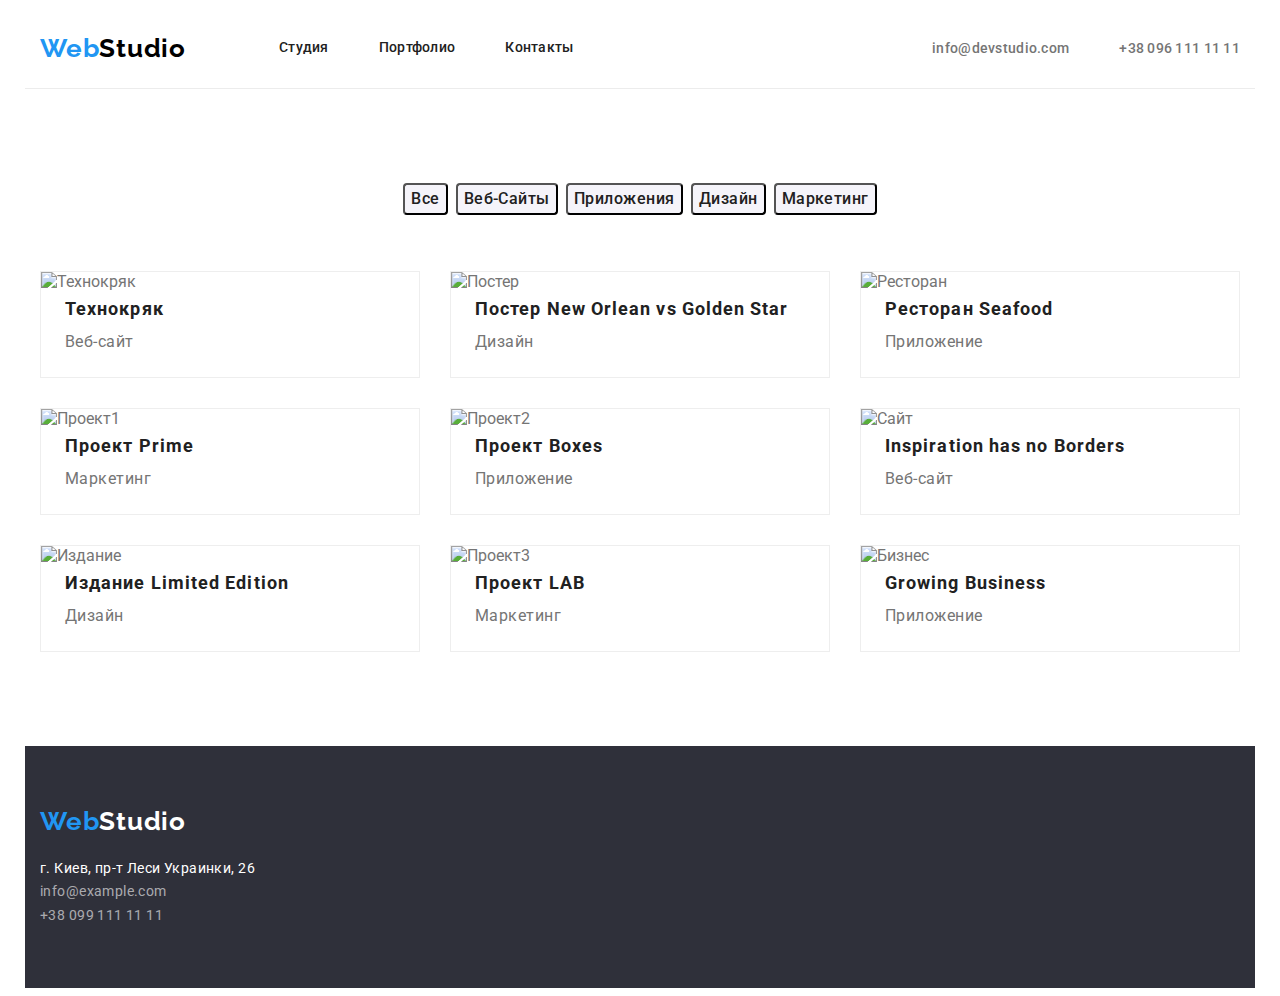
==== portfolio.html @ 62a4abcd "ninja-way" ====
<!DOCTYPE html>
<html lang="ru">
<head>
    <meta charset="UTF-8">
    <meta http-equiv="X-UA-Compatible" content="IE=edge">
    <meta name="viewport" content="width=device-width, initial-scale=1.0">
    <title>Portfolio</title>
        <link rel="preconnect" href="https://fonts.googleapis.com">
        <link rel="preconnect" href="https://fonts.gstatic.com" crossorigin>
        <link href="https://fonts.googleapis.com/css2?family=Raleway:wght@700&family=Roboto:wght@400;500;700;900&display=swap"
            rel="stylesheet">
        <link rel="stylesheet" href="./css/styles.css">
</head>
<body>
<header>
    <div class="container header-container">
        <nav class="header-nav">
            <a class="link header-logo header-logo-first-part" href="./" lang="en">Web<span
                    class="header-logo-second-part">Studio</span></a>

            <ul class="list header-list">
                <li class="header-item">
                    <a class="link header-link" href="./">Студия</a>
                </li>
                <li class="header-item">
                    <a class="link header-link" href="./portfolio.html">Портфолио</a>
                </li>
                <li class="header-item">
                    <a class="link header-link" href="">Контакты</a>
                </li>
            </ul>
        </nav>
        <ul class="list header-contacts">
            <li class="header-contacts-item">
                <a class="link header-contacts-link" href="mailto:info@devstudio.com">info@devstudio.com</a>
            </li>
            <li class="header-contacts-item">
                <a class="link header-contacts-link" href="tel:+380961111111">+38 096 111 11 11</a>
            </li>
        </ul>
    </div>
</header>
<main>
    <section class="section">
        <div class="container">
<ul class="list filter">
    <li class="filter-item">
     <button class="filter-button" type="button">Все</button>
    </li>
    <li class="filter-item">
        <button class="filter-button" type="button">Веб-Сайты</button>
    </li>
    <li class="filter-item">
        <button class="filter-button" type="button">Приложения</button>
    </li>
    <li class="filter-item">
        <button class="filter-button" type="button">Дизайн</button>
    </li>
    <li class="filter-item">
        <button class="filter-button" type="button">Маркетинг</button>
    </li>
</ul>
        
<ul class="list example-list">
    <li class="example-item">
        <img class="example-picture" src="./images/techno.jpg" width="400" alt="Технокряк">
        <h3 class="example-title">Технокряк</h3>
        <p class="example-after-title">Веб-сайт</p>
    </li>

    <li class="example-item">
        <img class="example-picture" src="./images/poster.jpg" width="400" alt="Постер">
        <h3 class="example-title">Постер <span lang="en">New Orlean vs Golden Star</span></h3>
        <p class="example-after-title">Дизайн</p>
    </li>

    <li class="example-item">
        <img class="example-picture" src="./images/restaurant.jpg" width="400" alt="Ресторан">
        <h3 class="example-title">Ресторан <span lang="en">Seafood</span></h3>
        <p class="example-after-title">Приложение</p>
    </li>

    <li class="example-item">
        <img class="example-picture" src="./images/headphones.jpg" width="400" alt="Проект1">
        <h3 class="example-title">Проект <span lang="en">Prime</span></h3>
        <p class="example-after-title">Маркетинг</p>
    </li>

    <li class="example-item">
        <img class="example-picture" src="./images/boxes.jpg" width="400" alt="Проект2">
        <h3 class="example-title">Проект <span lang="en">Boxes</span></h3>
        <p class="example-after-title">Приложение</p>
    </li>

    <li class="example-item">
        <img class="example-picture" src="./images/inspiration.jpg" width="400" alt="Сайт">
        <h3 class="example-title" lang="en">Inspiration has no Borders</h3>
        <p class="example-after-title">Веб-сайт</p>
    </li>

    <li class="example-item">
        <img class="example-picture" src="./images/publication.jpg" width="400" alt="Издание">
        <h3 class="example-title">Издание <span lang="en">Limited Edition</span></h3>
        <p class="example-after-title">Дизайн</p>
    </li>

    <li class="example-item">
        <img class="example-picture" src="./images/project.jpg" width="400" alt="Проект3">
        <h3 class="example-title">Проект <span lang="en">LAB</span></h3>
        <p class="example-after-title">Маркетинг</p>
    </li>

    <li class="example-item">
        <img class="example-picture" src="./images/business.jpg" width="400" alt="Бизнес">
        <h3 class="example-title" lang="en">Growing Business</h3>
        <p class="example-after-title">Приложение</p>
    </li>
</ul>
        </div>
</section>

</main>


<footer>
    <div class="container footer-container">
        <a class="link footer-logo-first-part" href="/" lang="en">Web<span
                class="footer-logo-second-part">Studio</span></a>
        <address>
            <ul class="list footer-list">
                <li class="footer-item">
                    <a class="link footer-address" href="https://goo.gl/maps/tLhUMKj88m91QNxx6" target="_blank"
                        rel="noopener noreferrer">г. Киев, пр-т Леси Украинки, 26</a>

                </li>
                <li class="footer-item">
                    <a class="link footer-link" href="mailto:info@example.com">info@example.com</a>
                </li>
                <li class="footer-item">
                    <a class="link footer-link" href="tel:+380991111111"> +38 099 111 11 11</a>
                </li>
            </ul>
        </address>
    </div>
</footer>

</body>
</html>
---- css/styles.css ----
:root {
  --main-title-color: #ffffff;
  --logo-first-part-color: #2196f3;
  --logo-second-part-color: #000000;
  --second-title-color: #212121;
  --main-text-color: #757575;
  --second-text-color: #ffffff;
  --accent-color: #2196f3;
  --main-btn-color: #2196f3;
  --header-text-color: #212121;
  --hero-bord: #2f303a;
  --portfolio-button-background-color: #f5f4fa;
}
/* ----------------HEADER-------------------- */
body {
  font-family: "Roboto", sans-serif;
  color: var(--main-text-color);
}
p,
h1,
h2,
h3,
h4,
h5,
h6 {
  margin: 0;
}
ul {
  margin: 0;
  padding: 0;
}

img {
  display: block;
  max-width: 100%;
  height: auto;
}

.section {
  padding-top: 94px;
  padding-bottom: 94px;
}

.container {
  width: 1200px;
  padding-left: 15px;
  padding-right: 15px;
  margin: 0 auto;
}

.list {
  list-style: none;
}
.link {
  text-decoration: none;
}

.header-container {
  max-width: 1200px;
  display: flex;
  border-bottom: 1px solid #ececec;
}

.header-nav {
  display: flex;
  align-items: center;
}

.header-logo {
  margin-right: 93px;
}

.header-logo-first-part {
  font-family: Raleway;
  font-weight: bold;
  font-size: 26px;
  line-height: 1.19;
  letter-spacing: 0.03em;
  color: var(--logo-first-part-color);
}
.header-logo-second-part {
  font-family: Raleway;
  font-weight: bold;
  font-size: 26px;
  line-height: 1.19;
  letter-spacing: 0.03em;
  color: var(--logo-second-part-color);
}

.header-list {
  display: flex;
}

.header-item:not(:last-child) {
  margin-right: 50px;
}

.header-link {
  font-weight: 500;
  font-size: 14px;
  line-height: 1.14;
  letter-spacing: 0.02em;
  color: var(--header-text-color);
  display: block;
  padding-top: 32px;
  padding-bottom: 32px;
}

.header-link:hover,
.headre-link:focus {
  color: var(--accent-color);
}
.header-contacts {
  margin-left: auto;
  align-items: center;
  display: flex;
}

.header-contacts-item:not(:last-child) {
  margin-right: 50px;
}
.header-contacts-link {
  font-weight: 500;
  font-size: 14px;
  line-height: 1.14;
  letter-spacing: 0.02em;
  color: var(--main-text-color);
}
.header-contacts-link:hover,
.header-contacts-link:focus {
  color: var(--accent-color);
}

/* ---------------------------HERO------------------------------*/

.hero {
  justify-content: center;
  text-align: center;
}

.hero-container {
  padding-top: 200px;
  padding-bottom: 200px;
  max-width: 1200px;
  background-color: var(--hero-bord);
}
.hero-title {
  font-weight: 900;
  font-size: 44px;
  line-height: 1.36;
  text-align: center;
  letter-spacing: 0.06em;
  color: var(--main-title-color);
  background-color: var(--hero-bord);
  max-width: 60%;
  margin: 0 auto;
}

.hero-button {
  font-family: Roboto;
  font-weight: bold;
  font-size: 16px;
  line-height: 1.87;
  display: flex;
  letter-spacing: 0.06em;
  color: var(--second-text-color);
  background-color: var(--accent-color);
  margin: 0 auto;
  display: block;
  min-width: 200px;
  min-height: 50px;
  box-shadow: 0px 4px 4px rgba(0, 0, 0, 0.15);
  border-radius: 4px;
}

/*-------------------------------ABOUT US---------------------------*/

.advantages-list {
  display: flex;
}

.advantages-item {
  flex-basis: calc((100% - 4 * 30px) / 4);
  margin-left: 30px;
  max-width: 270px;
}
.advantages-title {
  font-weight: 700;
  font-size: 14px;
  line-height: 1.71;
  letter-spacing: 0.03em;
  color: var(--second-title-color);
  text-transform: uppercase;
}

.advantages-after-title {
  font-size: 14px;
  line-height: 1.71;
  letter-spacing: 0.03em;
  margin-bottom: -94px;
}

.specialization-title {
  font-weight: bold;
  font-size: 36px;
  line-height: 42px;
  text-align: center;
  letter-spacing: 0.03em;
  color: var(--second-title-color);
  padding-bottom: 50px;
}

.specialization-list {
  display: flex;
  justify-content: center;
}

.specialization-item {
  text-align: center;
}
.specialization-item:not(:last-child) {
  margin-right: 30px;
}
.team {
  background-color: var(--portfolio-button-background-color);
}
.team-title {
  font-weight: bold;
  font-size: 36px;
  line-height: 42px;
  text-align: center;
  letter-spacing: 0.03em;
  color: var(--second-title-color);
  margin-bottom: 50px;
}
.team-list {
  display: flex;
  margin-left: -30px;
}

.team-item {
  background-color: #ffffff;
  box-shadow: 0px 1px 3px rgba(0, 0, 0, 0.12), 0px 1px 1px rgba(0, 0, 0, 0.14),
    0px 2px 1px rgba(0, 0, 0, 0.2);
  border-radius: 0px 0px 4px 4px;
}

.team-item {
  flex-basis: calc((100 - 4 * 30px) / 4);
  margin-left: 30px;
}
.team-pic {
  padding-bottom: 30px;
}
.team-name {
  font-weight: 500;
  font-size: 16px;
  line-height: 1.19;
  text-align: center;
  letter-spacing: 0.03em;
  color: var(--second-title-color);
  padding-bottom: 10px;
}

.team-job {
  font-size: 16px;
  line-height: 1.19;
  text-align: center;
  letter-spacing: 0.03em;
  padding-bottom: 30px;
}

/*------------------------------FOOTER---------------------------*/

.footer-container {
  background-color: var(--hero-bord);
  padding-top: 60px;
  padding-bottom: 60px;
  align-items: center;
}

.footer-list {
  margin-top: 20px;
}
.footer-logo-first-part {
  font-family: Raleway;
  font-weight: bold;
  font-size: 26px;
  line-height: 1.19;
  letter-spacing: 0.03em;
  color: #2196f3;
  background-color: var(--hero-bord);
}

.footer-logo-second-part {
  font-family: Raleway;
  font-weight: bold;
  font-size: 26px;
  line-height: 1.19;
  letter-spacing: 0.03em;
  color: var(--main-title-color);
  background-color: var(--hero-bord);
}

.footer-address {
  font-family: Roboto;
  font-style: normal;
  font-size: 14px;
  line-height: 1.71;
  letter-spacing: 0.03em;
  color: var(--main-title-color);
  background-color: var(--hero-bord);
}

.footer-link {
  font-family: Roboto;
  font-style: normal;
  font-size: 14px;
  line-height: 1.71;
  letter-spacing: 0.03em;
  color: rgba(255, 255, 255, 0.6);
  background-color: var(--hero-bord);
}

/*----------------------------------PORTFOLIO-----------------------------------*/
.filter {
  display: flex;
  justify-content: center;
}

.filter-item:not(:last-child) {
  margin-right: 8px;
}

.filter-button {
  font-family: Roboto;
  font-weight: 500;
  font-size: 16px;
  line-height: 1.62;
  text-align: center;
  letter-spacing: 0.03em;
  color: var(--second-title-color);
  background-color: var(--portfolio-button-background-color);
  border-radius: 4px;
  margin-bottom: 56px;
}

.example-list {
  display: flex;
  flex-wrap: wrap;
}
.example-item {
  margin-right: 30px;
  margin-bottom: 30px;
  max-width: 380px;
  border: 1px solid #eeeeee;
  box-sizing: border-box;
}

.example-item:nth-child(3n) {
  margin-right: 0;
}
.example-item:nth-last-child(-n + 3) {
  margin-bottom: 0;
}

.filter-button:hover,
.filter-button:focus {
  color: var(--second-text-color);
  background-color: var(--accent-color);
  box-shadow: 0px 3px 1px rgba(0, 0, 0, 0.1), 0px 1px 2px rgba(0, 0, 0, 0.08),
    0px 2px 2px rgba(0, 0, 0, 0.12);
}

.example-title {
  font-weight: bold;
  font-size: 18px;
  line-height: 2;
  letter-spacing: 0.06em;
  color: var(--second-title-color);
  margin-left: 24px;
}

.example-after-title {
  font-weight: normal;
  font-size: 16px;
  line-height: 1.87;
  letter-spacing: 0.03em;
  margin-left: 24px;
  margin-bottom: 20px;
}
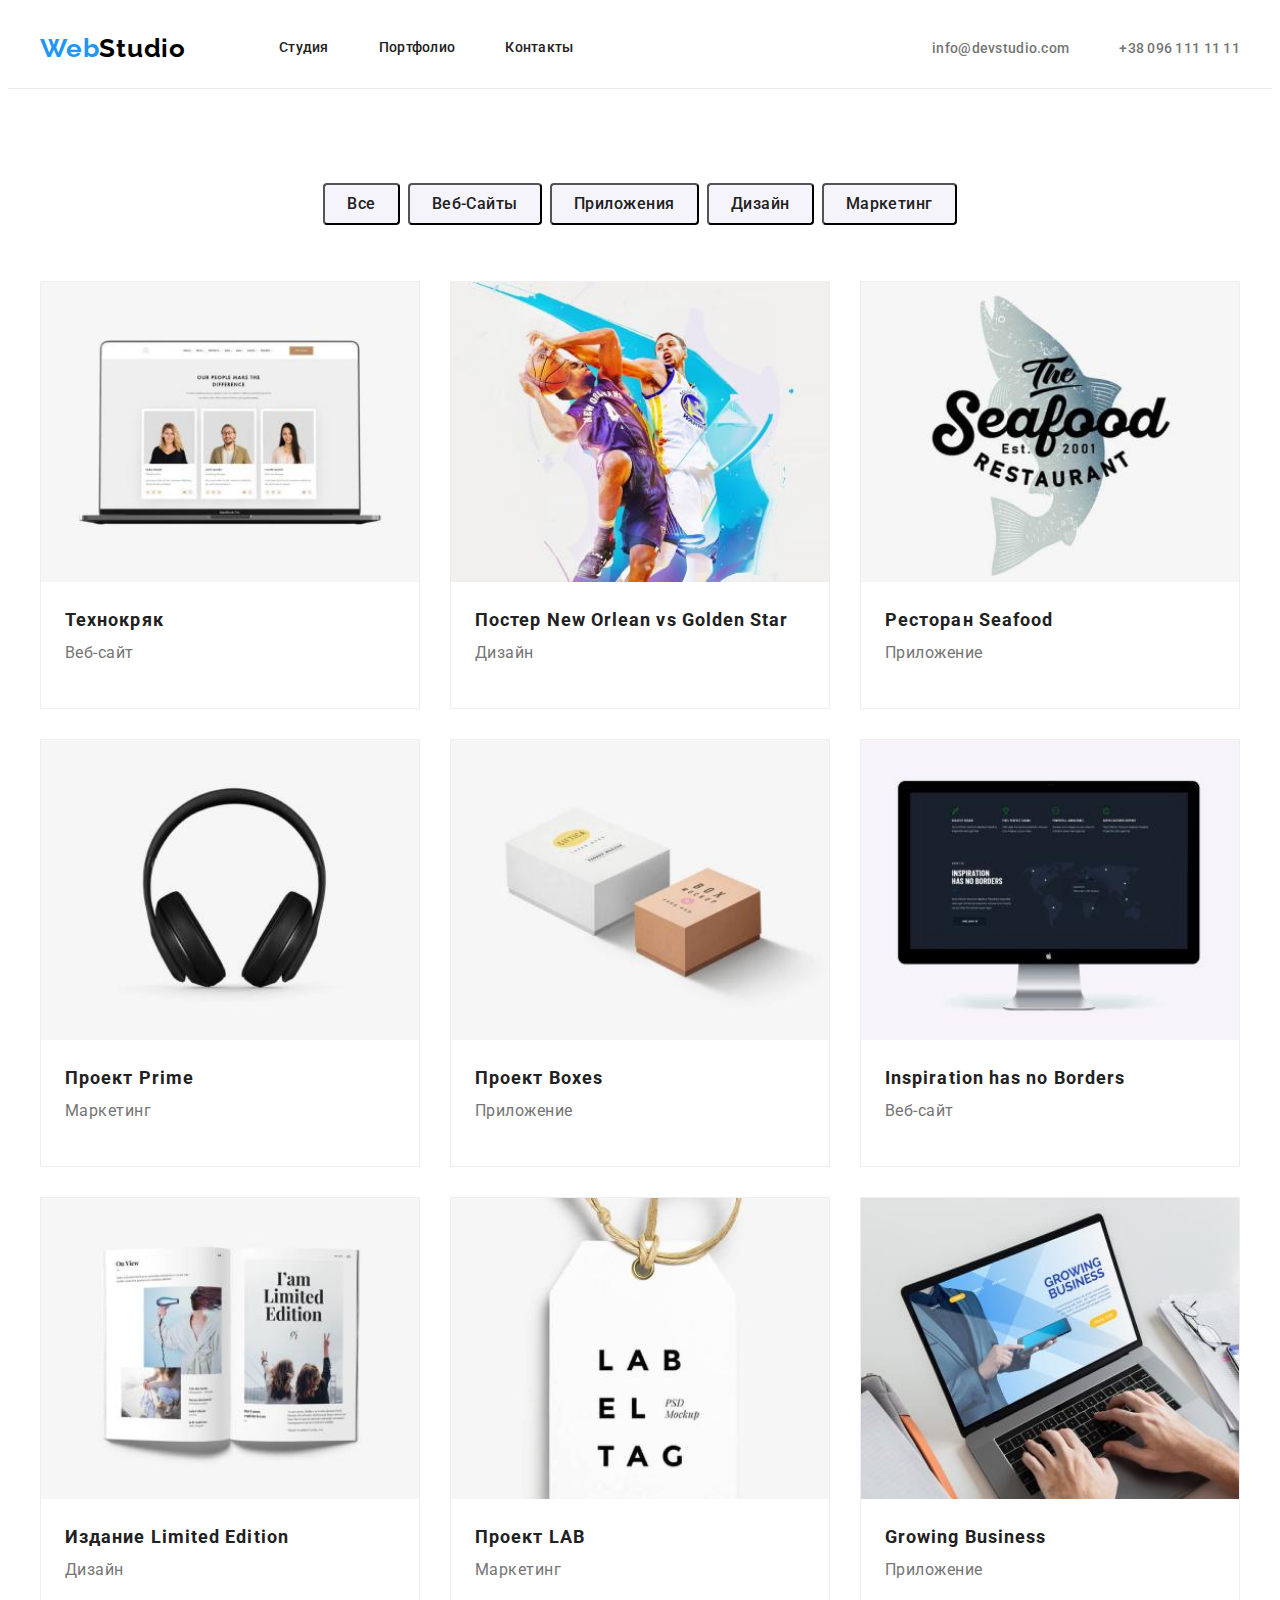
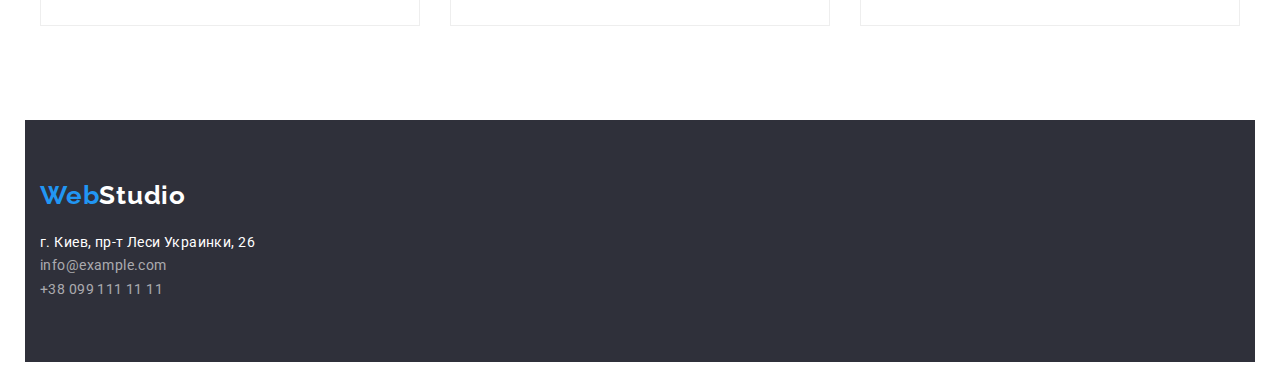
==== commit befba323: "исправил ошибки" ====
--- a/portfolio.html
+++ b/portfolio.html
@@ -12,7 +12,7 @@
         <link rel="stylesheet" href="./css/styles.css">
 </head>
 <body>
-<header>
+<header class="header">
     <div class="container header-container">
         <nav class="header-nav">
             <a class="link header-logo header-logo-first-part" href="./" lang="en">Web<span
@@ -64,56 +64,74 @@
 <ul class="list example-list">
     <li class="example-item">
         <img class="example-picture" src="./images/techno.jpg" width="400" alt="Технокряк">
+        <div class="example-info">
         <h3 class="example-title">Технокряк</h3>
         <p class="example-after-title">Веб-сайт</p>
+        </div>
     </li>
 
     <li class="example-item">
         <img class="example-picture" src="./images/poster.jpg" width="400" alt="Постер">
+        <div class="example-info">
         <h3 class="example-title">Постер <span lang="en">New Orlean vs Golden Star</span></h3>
         <p class="example-after-title">Дизайн</p>
+        </div>
     </li>
 
     <li class="example-item">
         <img class="example-picture" src="./images/restaurant.jpg" width="400" alt="Ресторан">
+        <div class="example-info">
         <h3 class="example-title">Ресторан <span lang="en">Seafood</span></h3>
         <p class="example-after-title">Приложение</p>
+        </div>
     </li>
 
     <li class="example-item">
         <img class="example-picture" src="./images/headphones.jpg" width="400" alt="Проект1">
+        <div class="example-info">
         <h3 class="example-title">Проект <span lang="en">Prime</span></h3>
         <p class="example-after-title">Маркетинг</p>
+        </div>
     </li>
 
     <li class="example-item">
         <img class="example-picture" src="./images/boxes.jpg" width="400" alt="Проект2">
+        <div class="example-info">
         <h3 class="example-title">Проект <span lang="en">Boxes</span></h3>
         <p class="example-after-title">Приложение</p>
+        </div>
     </li>
 
     <li class="example-item">
         <img class="example-picture" src="./images/inspiration.jpg" width="400" alt="Сайт">
+        <div class="example-info">
         <h3 class="example-title" lang="en">Inspiration has no Borders</h3>
         <p class="example-after-title">Веб-сайт</p>
+        </div>
     </li>
 
     <li class="example-item">
         <img class="example-picture" src="./images/publication.jpg" width="400" alt="Издание">
+        <div class="example-info">
         <h3 class="example-title">Издание <span lang="en">Limited Edition</span></h3>
         <p class="example-after-title">Дизайн</p>
+        </div>
     </li>
 
     <li class="example-item">
         <img class="example-picture" src="./images/project.jpg" width="400" alt="Проект3">
+        <div class="example-info">
         <h3 class="example-title">Проект <span lang="en">LAB</span></h3>
         <p class="example-after-title">Маркетинг</p>
+        </div>
     </li>
 
     <li class="example-item">
         <img class="example-picture" src="./images/business.jpg" width="400" alt="Бизнес">
+        <div class="example-info">
         <h3 class="example-title" lang="en">Growing Business</h3>
         <p class="example-after-title">Приложение</p>
+        </div>
     </li>
 </ul>
         </div>
@@ -122,11 +140,13 @@
 </main>
 
 
-<footer>
+<footer class="footer">
     <div class="container footer-container">
-        <a class="link footer-logo-first-part" href="/" lang="en">Web<span
-                class="footer-logo-second-part">Studio</span></a>
-        <address>
+        <div class="logo">
+            <a class="link footer-logo-first-part" href="/" lang="en">Web<span
+                    class="footer-logo-second-part">Studio</span></a>
+        </div>
+        <address class="address">
             <ul class="list footer-list">
                 <li class="footer-item">
                     <a class="link footer-address" href="https://goo.gl/maps/tLhUMKj88m91QNxx6" target="_blank"
--- a/css/styles.css
+++ b/css/styles.css
@@ -36,6 +36,9 @@
   height: auto;
 }
 
+.header {
+  border-bottom: 1px solid #ececec;
+}
 .section {
   padding-top: 94px;
   padding-bottom: 94px;
@@ -58,7 +61,6 @@
 .header-container {
   max-width: 1200px;
   display: flex;
-  border-bottom: 1px solid #ececec;
 }
 
 .header-nav {
@@ -154,6 +156,7 @@
   background-color: var(--hero-bord);
   max-width: 60%;
   margin: 0 auto;
+  padding-bottom: 40px;
 }
 
 .hero-button {
@@ -175,6 +178,9 @@
 
 /*-------------------------------ABOUT US---------------------------*/
 
+.advantages {
+  padding-bottom: 0;
+}
 .advantages-list {
   display: flex;
 }
@@ -197,7 +203,6 @@
   font-size: 14px;
   line-height: 1.71;
   letter-spacing: 0.03em;
-  margin-bottom: -94px;
 }
 
 .specialization-title {
@@ -221,8 +226,15 @@
 .specialization-item:not(:last-child) {
   margin-right: 30px;
 }
-.team {
+.team-section {
+  padding-top: 0;
+  padding-bottom: 0;
+}
+.team-container {
   background-color: var(--portfolio-button-background-color);
+  max-width: 1200px;
+  padding-top: 94px;
+  padding-bottom: 94px;
 }
 .team-title {
   font-weight: bold;
@@ -234,6 +246,7 @@
   margin-bottom: 50px;
 }
 .team-list {
+  justify-content: center;
   display: flex;
   margin-left: -30px;
 }
@@ -249,7 +262,9 @@
   flex-basis: calc((100 - 4 * 30px) / 4);
   margin-left: 30px;
 }
-.team-pic {
+
+.team-info {
+  padding-top: 30px;
   padding-bottom: 30px;
 }
 .team-name {
@@ -267,18 +282,16 @@
   line-height: 1.19;
   text-align: center;
   letter-spacing: 0.03em;
-  padding-bottom: 30px;
 }
 
 /*------------------------------FOOTER---------------------------*/
 
+.footer {
+  align-items: center;
+}
 .footer-container {
   background-color: var(--hero-bord);
-  padding-top: 60px;
-  padding-bottom: 60px;
-  align-items: center;
-}
-
+}
 .footer-list {
   margin-top: 20px;
 }
@@ -291,7 +304,9 @@
   color: #2196f3;
   background-color: var(--hero-bord);
 }
-
+.logo {
+  padding-top: 60px;
+}
 .footer-logo-second-part {
   font-family: Raleway;
   font-weight: bold;
@@ -301,7 +316,9 @@
   color: var(--main-title-color);
   background-color: var(--hero-bord);
 }
-
+.address {
+  padding-bottom: 60px;
+}
 .footer-address {
   font-family: Roboto;
   font-style: normal;
@@ -343,12 +360,24 @@
   background-color: var(--portfolio-button-background-color);
   border-radius: 4px;
   margin-bottom: 56px;
+  padding-top: 6px;
+  padding-bottom: 6px;
+  padding-left: 22px;
+  padding-right: 22px;
+}
+.filter-button:hover,
+.filter-button:focus {
+  color: var(--second-text-color);
+  background-color: var(--accent-color);
+  box-shadow: 0px 3px 1px rgba(0, 0, 0, 0.1), 0px 1px 2px rgba(0, 0, 0, 0.08),
+    0px 2px 2px rgba(0, 0, 0, 0.12);
 }
 
 .example-list {
   display: flex;
   flex-wrap: wrap;
 }
+
 .example-item {
   margin-right: 30px;
   margin-bottom: 30px;
@@ -364,12 +393,9 @@
   margin-bottom: 0;
 }
 
-.filter-button:hover,
-.filter-button:focus {
-  color: var(--second-text-color);
-  background-color: var(--accent-color);
-  box-shadow: 0px 3px 1px rgba(0, 0, 0, 0.1), 0px 1px 2px rgba(0, 0, 0, 0.08),
-    0px 2px 2px rgba(0, 0, 0, 0.12);
+.example-info {
+  padding-top: 20px;
+  padding-bottom: 20px;
 }
 
 .example-title {
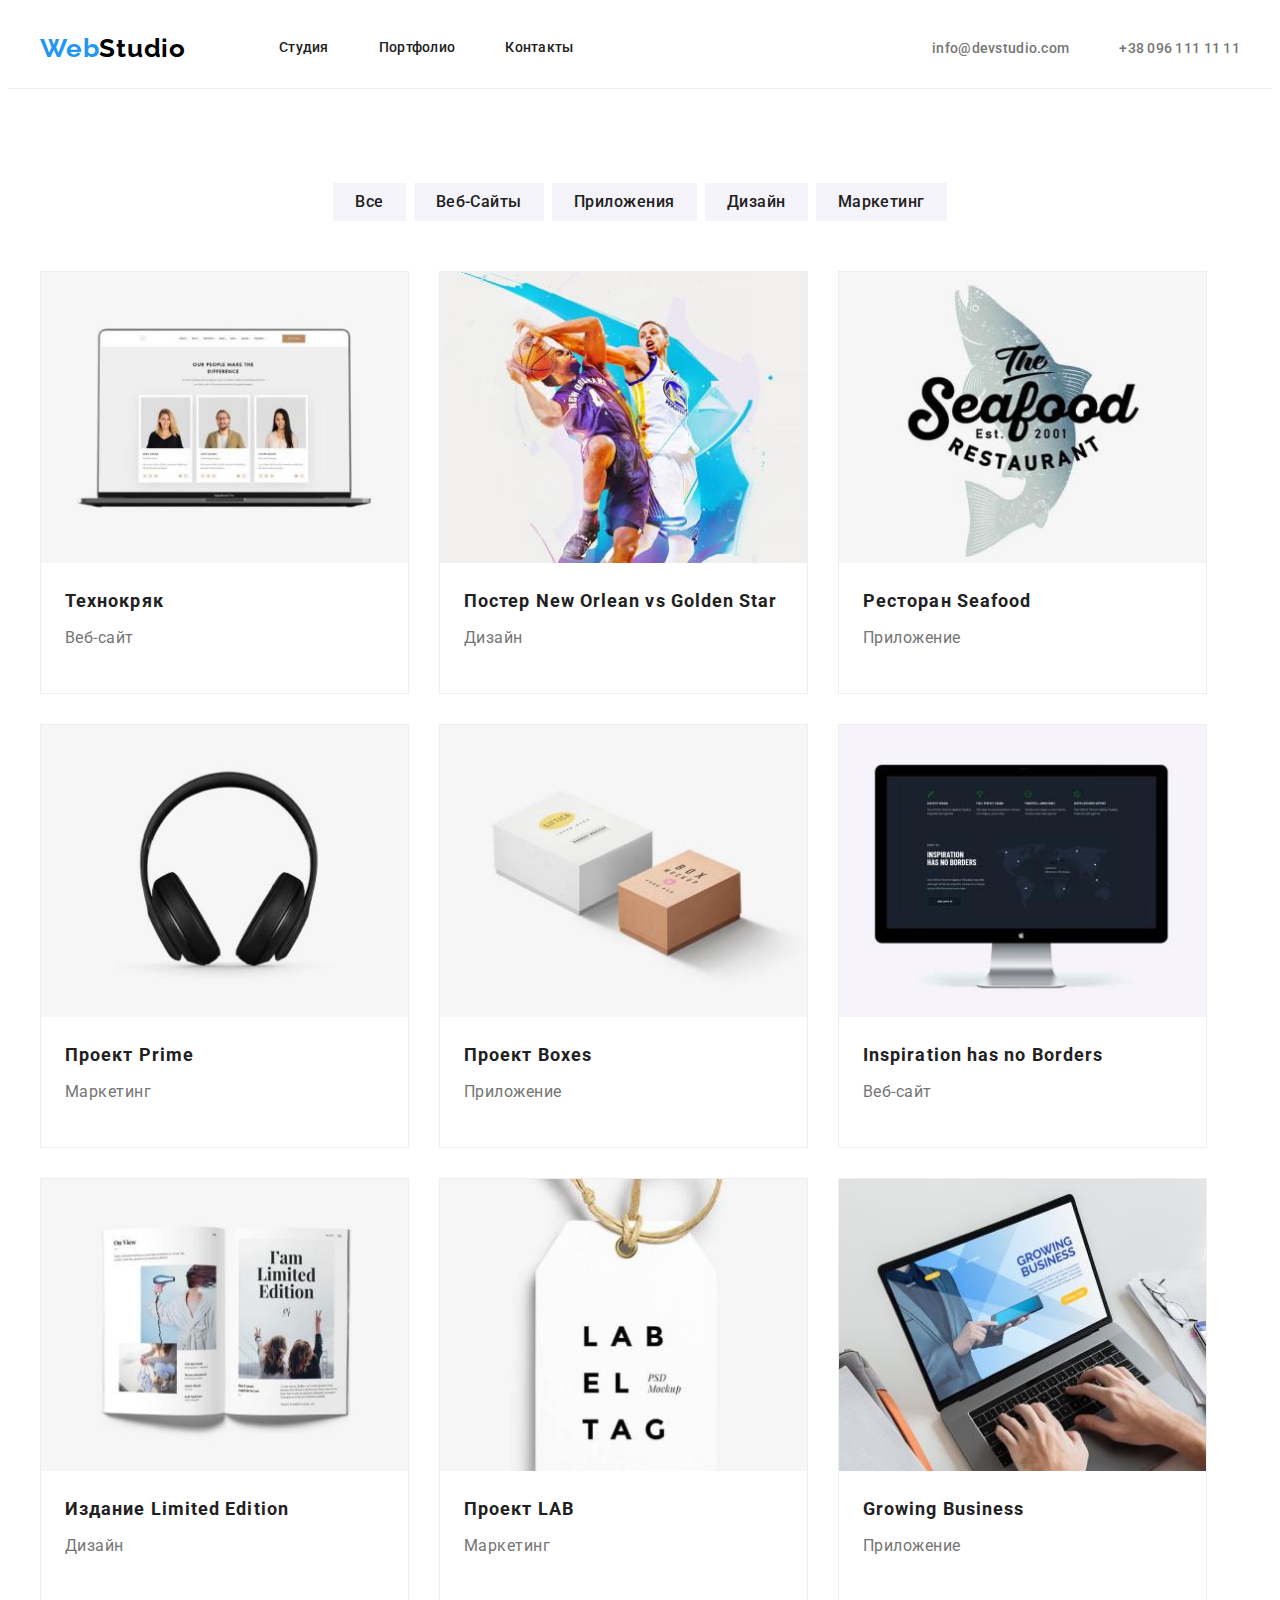
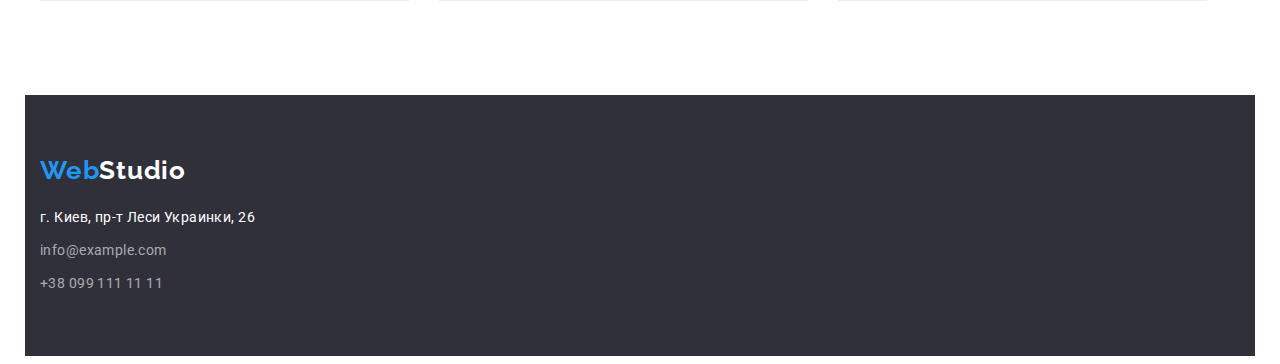
==== commit d48952aa: "исправил ошибки №2" ====
--- a/portfolio.html
+++ b/portfolio.html
@@ -9,6 +9,9 @@
         <link rel="preconnect" href="https://fonts.gstatic.com" crossorigin>
         <link href="https://fonts.googleapis.com/css2?family=Raleway:wght@700&family=Roboto:wght@400;500;700;900&display=swap"
             rel="stylesheet">
+        <link rel="stylesheet" href="https://cdnjs.cloudflare.com/ajax/libs/modern-normalize/1.1.0/modern-normalize.min.css"
+                integrity="sha512-wpPYUAdjBVSE4KJnH1VR1HeZfpl1ub8YT/NKx4PuQ5NmX2tKuGu6U/JRp5y+Y8XG2tV+wKQpNHVUX03MfMFn9Q=="
+                crossorigin="anonymous" referrerpolicy="no-referrer" />
         <link rel="stylesheet" href="./css/styles.css">
 </head>
 <body>
@@ -43,7 +46,7 @@
 <main>
     <section class="section">
         <div class="container">
-<ul class="list filter">
+<ul class="list filter-list">
     <li class="filter-item">
      <button class="filter-button" type="button">Все</button>
     </li>
@@ -63,7 +66,7 @@
         
 <ul class="list example-list">
     <li class="example-item">
-        <img class="example-picture" src="./images/techno.jpg" width="400" alt="Технокряк">
+        <img class="example-picture" src="./images/techno.jpg" width="367" alt="Технокряк">
         <div class="example-info">
         <h3 class="example-title">Технокряк</h3>
         <p class="example-after-title">Веб-сайт</p>
@@ -71,7 +74,7 @@
     </li>
 
     <li class="example-item">
-        <img class="example-picture" src="./images/poster.jpg" width="400" alt="Постер">
+        <img class="example-picture" src="./images/poster.jpg" width="367" alt="Постер">
         <div class="example-info">
         <h3 class="example-title">Постер <span lang="en">New Orlean vs Golden Star</span></h3>
         <p class="example-after-title">Дизайн</p>
@@ -79,7 +82,7 @@
     </li>
 
     <li class="example-item">
-        <img class="example-picture" src="./images/restaurant.jpg" width="400" alt="Ресторан">
+        <img class="example-picture" src="./images/restaurant.jpg" width="367" alt="Ресторан">
         <div class="example-info">
         <h3 class="example-title">Ресторан <span lang="en">Seafood</span></h3>
         <p class="example-after-title">Приложение</p>
@@ -87,7 +90,7 @@
     </li>
 
     <li class="example-item">
-        <img class="example-picture" src="./images/headphones.jpg" width="400" alt="Проект1">
+        <img class="example-picture" src="./images/headphones.jpg" width="367" alt="Проект1">
         <div class="example-info">
         <h3 class="example-title">Проект <span lang="en">Prime</span></h3>
         <p class="example-after-title">Маркетинг</p>
@@ -95,7 +98,7 @@
     </li>
 
     <li class="example-item">
-        <img class="example-picture" src="./images/boxes.jpg" width="400" alt="Проект2">
+        <img class="example-picture" src="./images/boxes.jpg" width="367" alt="Проект2">
         <div class="example-info">
         <h3 class="example-title">Проект <span lang="en">Boxes</span></h3>
         <p class="example-after-title">Приложение</p>
@@ -103,7 +106,7 @@
     </li>
 
     <li class="example-item">
-        <img class="example-picture" src="./images/inspiration.jpg" width="400" alt="Сайт">
+        <img class="example-picture" src="./images/inspiration.jpg" width="367" alt="Сайт">
         <div class="example-info">
         <h3 class="example-title" lang="en">Inspiration has no Borders</h3>
         <p class="example-after-title">Веб-сайт</p>
@@ -111,7 +114,7 @@
     </li>
 
     <li class="example-item">
-        <img class="example-picture" src="./images/publication.jpg" width="400" alt="Издание">
+        <img class="example-picture" src="./images/publication.jpg" width="367" alt="Издание">
         <div class="example-info">
         <h3 class="example-title">Издание <span lang="en">Limited Edition</span></h3>
         <p class="example-after-title">Дизайн</p>
@@ -119,7 +122,7 @@
     </li>
 
     <li class="example-item">
-        <img class="example-picture" src="./images/project.jpg" width="400" alt="Проект3">
+        <img class="example-picture" src="./images/project.jpg" width="367" alt="Проект3">
         <div class="example-info">
         <h3 class="example-title">Проект <span lang="en">LAB</span></h3>
         <p class="example-after-title">Маркетинг</p>
@@ -127,7 +130,7 @@
     </li>
 
     <li class="example-item">
-        <img class="example-picture" src="./images/business.jpg" width="400" alt="Бизнес">
+        <img class="example-picture" src="./images/business.jpg" width="367" alt="Бизнес">
         <div class="example-info">
         <h3 class="example-title" lang="en">Growing Business</h3>
         <p class="example-after-title">Приложение</p>
--- a/css/styles.css
+++ b/css/styles.css
@@ -138,14 +138,13 @@
 .hero {
   justify-content: center;
   text-align: center;
-}
-
-.hero-container {
   padding-top: 200px;
   padding-bottom: 200px;
   max-width: 1200px;
   background-color: var(--hero-bord);
-}
+  margin: 0 auto;
+}
+
 .hero-title {
   font-weight: 900;
   font-size: 44px;
@@ -193,22 +192,23 @@
 .advantages-title {
   font-weight: 700;
   font-size: 14px;
+  line-height: 1.14;
+  letter-spacing: 0.03em;
+  color: var(--second-title-color);
+  text-transform: uppercase;
+  padding-bottom: 10px;
+}
+
+.advantages-after-title {
+  font-size: 14px;
   line-height: 1.71;
   letter-spacing: 0.03em;
-  color: var(--second-title-color);
-  text-transform: uppercase;
-}
-
-.advantages-after-title {
-  font-size: 14px;
-  line-height: 1.71;
-  letter-spacing: 0.03em;
 }
 
 .specialization-title {
   font-weight: bold;
   font-size: 36px;
-  line-height: 42px;
+  line-height: 1.17;
   text-align: center;
   letter-spacing: 0.03em;
   color: var(--second-title-color);
@@ -227,19 +227,17 @@
   margin-right: 30px;
 }
 .team-section {
-  padding-top: 0;
-  padding-bottom: 0;
-}
-.team-container {
   background-color: var(--portfolio-button-background-color);
   max-width: 1200px;
+  margin: 0 auto;
   padding-top: 94px;
   padding-bottom: 94px;
 }
+
 .team-title {
   font-weight: bold;
   font-size: 36px;
-  line-height: 42px;
+  line-height: 1.17;
   text-align: center;
   letter-spacing: 0.03em;
   color: var(--second-title-color);
@@ -291,6 +289,8 @@
 }
 .footer-container {
   background-color: var(--hero-bord);
+  padding-top: 60px;
+  padding-bottom: 60px;
 }
 .footer-list {
   margin-top: 20px;
@@ -304,9 +304,6 @@
   color: #2196f3;
   background-color: var(--hero-bord);
 }
-.logo {
-  padding-top: 60px;
-}
 .footer-logo-second-part {
   font-family: Raleway;
   font-weight: bold;
@@ -316,8 +313,8 @@
   color: var(--main-title-color);
   background-color: var(--hero-bord);
 }
-.address {
-  padding-bottom: 60px;
+.footer-item:not(:last-child) {
+  margin-bottom: 9px;
 }
 .footer-address {
   font-family: Roboto;
@@ -340,9 +337,10 @@
 }
 
 /*----------------------------------PORTFOLIO-----------------------------------*/
-.filter {
+.filter-list {
   display: flex;
   justify-content: center;
+  padding-bottom: 50px;
 }
 
 .filter-item:not(:last-child) {
@@ -358,8 +356,7 @@
   letter-spacing: 0.03em;
   color: var(--second-title-color);
   background-color: var(--portfolio-button-background-color);
-  border-radius: 4px;
-  margin-bottom: 56px;
+  border: none;
   padding-top: 6px;
   padding-bottom: 6px;
   padding-left: 22px;
@@ -396,6 +393,7 @@
 .example-info {
   padding-top: 20px;
   padding-bottom: 20px;
+  padding-left: 24px;
 }
 
 .example-title {
@@ -404,7 +402,7 @@
   line-height: 2;
   letter-spacing: 0.06em;
   color: var(--second-title-color);
-  margin-left: 24px;
+  margin-bottom: 4px;
 }
 
 .example-after-title {
@@ -412,6 +410,5 @@
   font-size: 16px;
   line-height: 1.87;
   letter-spacing: 0.03em;
-  margin-left: 24px;
   margin-bottom: 20px;
 }
